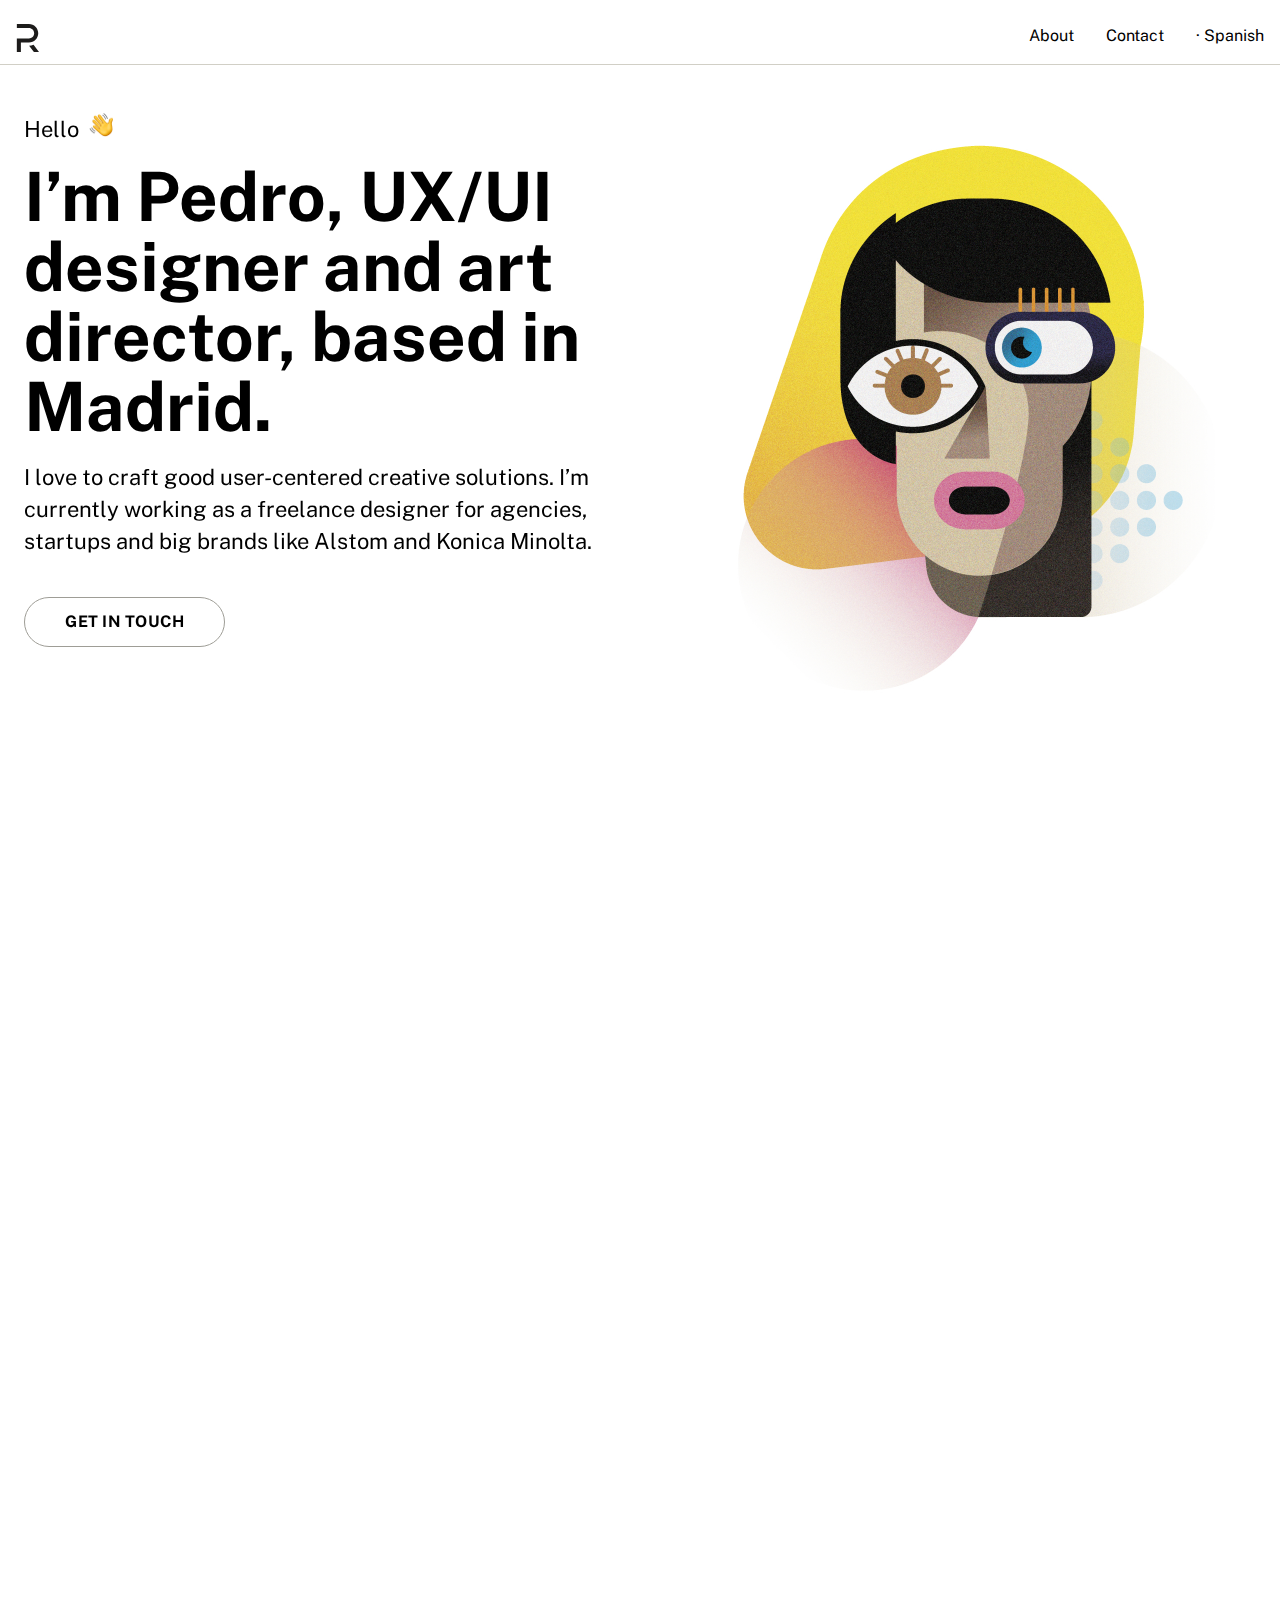
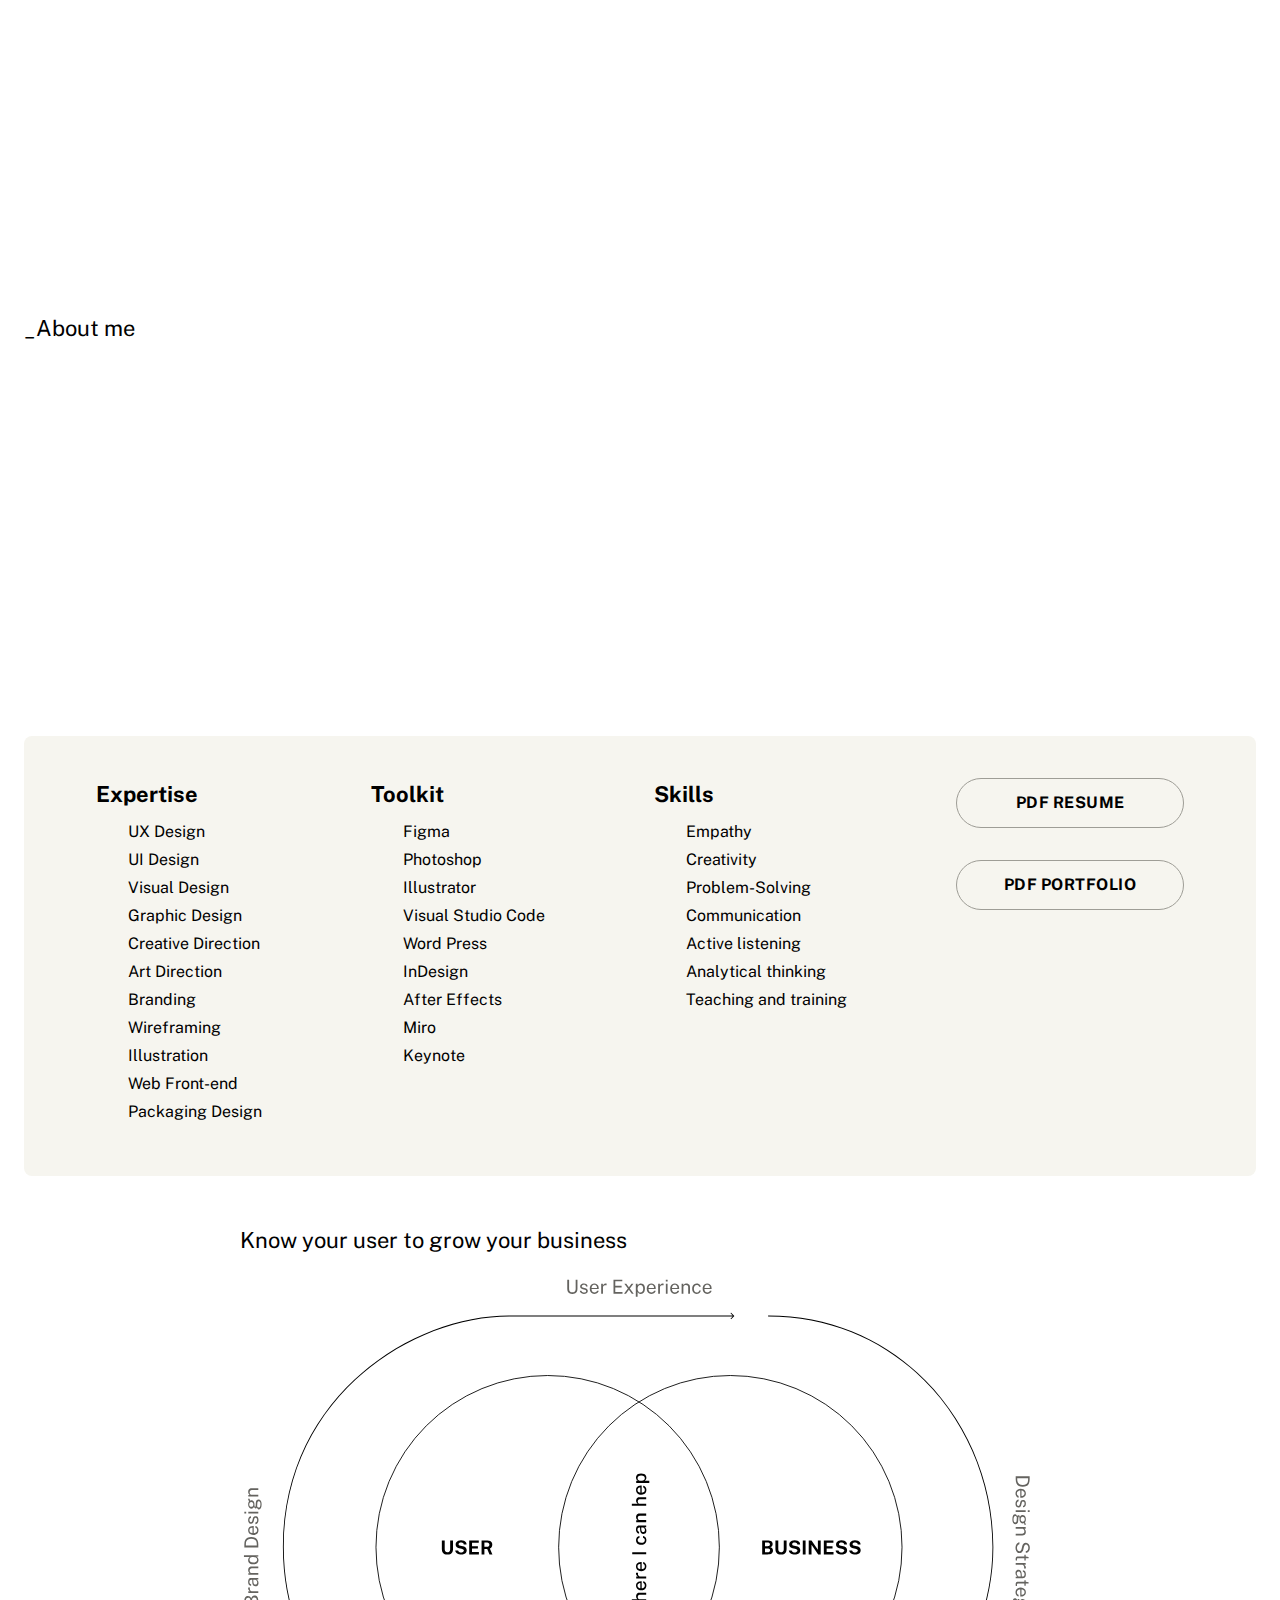
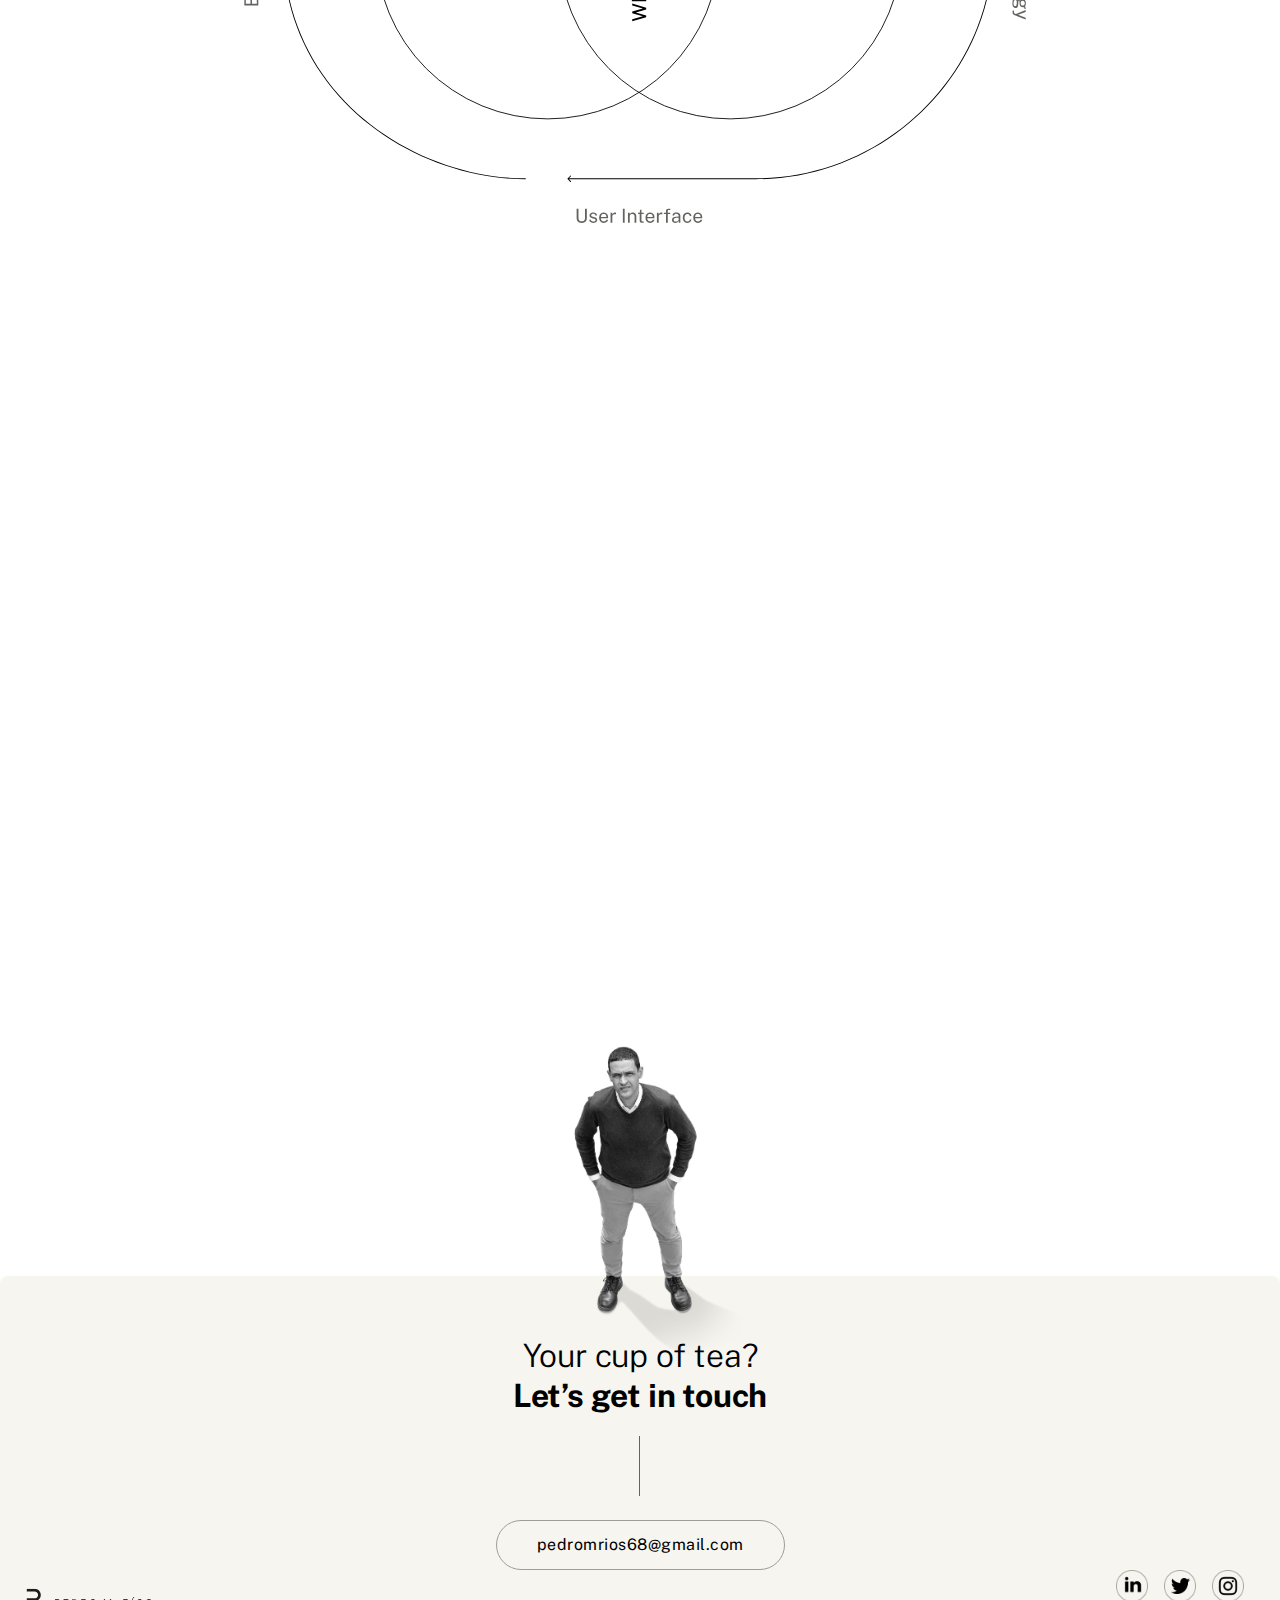
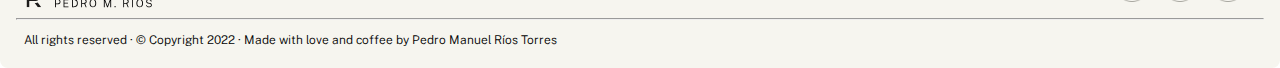
==== index.html @ 5ce6df9b "Add files via upload" ====
<!DOCTYPE html>
<html lang="en">
<head>
    <meta charset="UTF-8">
    <meta http-equiv="X-UA-Compatible" content="IE=edge">
    <meta name="viewport" content="width=device-width, initial-scale=1.0">
    <link rel="stylesheet" href="css/reset.css">
    <link rel="stylesheet" href="css/style.css">

    <link href="https://unpkg.com/aos@2.3.1/dist/aos.css" rel="stylesheet">
    <script src="https://unpkg.com/aos@2.3.1/dist/aos.js"></script>

    <title>Portfolio Pedro M. Ríos</title>
</head>
<body class="content">

    <nav class="navegacion">
     <div class="logo">
        <img src="img/PR_Logo.svg" alt="logo Pedro Ríos">
     </div>
     <div class="menubox">
       <ul class="menu">
           <li> <a href="./index.html#About_me_section">About</a></li>
           <li><a href="./index.html#foote_section">Contact</a></li>
           <li><a href="http://">· Spanish </a></li>
       </ul>
     </div>
    </nav>

 <main>
    <section class="intro">
      <div class="intro_text" data-aos="fade-right" data-aos-offset="200" data-aos-easing="ease-in-sine" data-aos-duration="600">
        <div class="Hello">
          <h4>Hello</h4>
          <img src="./img/hello_hand@2.png" alt="">
        </div>
       <h1> I’m Pedro, UX/UI designer and art director, based in Madrid.</h1>
       <h4>I love to craft good user-centered creative solutions. I’m currently working as a freelance designer for agencies, startups and big brands like Alstom and Konica Minolta.</h4>
       <button type="button">Get in touch</button>
      </div>
      <div class="intro_image" data-aos="fade-left">
        <img src="./img/Image_Hero_Home@2.jpg" alt="Ilustración Home">
     </div>
    </section>

    <section class="Projects">
        <div class="Project_Title" data-aos="fade-right">
            <h4>_Latest Projects</h4>
         </div>
         
       <div class="creamback" data-aos="flip-left" data-aos-offset="200">
        <img src="./img/TikTok@2.png" alt="Imagen TikTok">
       <div class="inside_creamback">
         <p>New name</p>
         <h3>NGOs could reach more collaborations with the right social network.</h3>
         <button onclick="window.open('http://www.youtube.com','_blank');">View case study</button>
       </div>
      </div>

     <div class="creamback" data-aos="flip-right" data-aos-offset="200">
        <img src="./img/Moodup@2.png" alt="imagen Moodup">
        <div class="inside_creamback">
         <p>Moodup</p>
         <h3>Disconnect from work, live more relaxed days and face life with strength.</h3>
         <button>View case study</button>
       </div>
     </div>

     <div class="creamback" data-aos="flip-left" data-aos-offset="200">
        <img src="./img/MDF@2.png" alt="imagen MDF">
      <div class="inside_creamback">
         <p>Moodup</p>
         <h3>Disconnect from work, live more relaxed days and face life with strength.</h3>
         <button>View case study</button>
      </div>
     </div>
    </section>

    <section class="Projects2">

        <div class="Project_Title" data-aos="fade-right">
            <h4>_Other Projects</h4>
         </div>
         
       <div class="creamback2" data-aos="flip-left" data-aos-offset="200">
        <img src="./img/image_branding@2.jpg" alt="Imagen Branding">
       <div class="inside_creamback2">
         <p>Logo & Brand Design</p>
         <h3>Some of the brands that I’ve been lucky enough to be able to create.</h3>
         <button>View works</button>
       </div>
      </div>

      <div class="creamback2" data-aos="flip-right" data-aos-offset="400">
        <img src="./img/image_editorial@2.png" alt="Imagen Editorial">
       <div class="inside_creamback2">
         <p>Editorial and Packaging Design</p>
         <h3>Some of the printed materials I’ve designed lately.</h3>
         <button>View works</button>
       </div>
      </div>
      
    </section>

    <section class="About me" id="About_me_section">

        <div class="Project_Title">
            <h4>_About me</h4>
         </div>
       <div class="About_me_text" data-aos="zoom-in" data-aos-offset="200">
         <h4>Turn ideas into functional experiences</h4>
         <h3>My design process, a perfect balance between user and business needs, has been sharpened over the last thirty years, leading creative teams and helping companies solve their problems by ideating world-class products.</h3>
          <p>I strive to produce intuitive user experiences, that help business stand out, placing people and their needs first, simplifyng complex problems, designing enjoyable products and delivering innovative ideas.</p>
        </div>

        <div class="Expertise">
          <div>
            <h4>Expertise</h4>
            <ul>
            <li>UX Design</li>
            <li>UI Design</li>
            <li>Visual Design</li>
            <li>Graphic Design</li>
            <li>Creative Direction</li>
            <li>Art Direction</li>
            <li>Branding</li>
            <li>Wireframing</li>
            <li>Illustration</li>
            <li>Web Front-end</li>
            <li>Packaging Design</li>
            </ul>
          </div>

          <div>
           <h4>Toolkit</h4>
            <ul>
              <li>Figma</li>  
              <li>Photoshop</li>
              <li>Illustrator</li>
              <li>Visual Studio Code</li>
              <li>Word Press</li>
              <li>InDesign</li>
              <li>After Effects</li>
              <li>Miro</li>
              <li>Keynote</li>
            </ul> 
          </div>

          <div>
              <h4>Skills</h4>
              <ul>
                <li>Empathy</li>
                <li> Creativity</li>
                <li>Problem-Solving</li>
                <li>Communication</li>
                <li>Active listening</li>
                <li>Analytical thinking</li>
                <li>Teaching and training</li>
              </ul> 
          </div>

          <div>
            <button>PDF Resume</button>
            <button>PDF Portfolio</button>
          </div>
           
        </div>

        <div class="About_me_text">
        <h4>Know your user to grow your business</h4>
        <img src="./img/UI Chart.svg" alt="UX Charts">
      </div>

    <div class="References"> 
      <div class="testimonials" data-aos="flip-left" data-aos-offset="200">
        <p class="parentesis">
          “
        </p>
        <h5>Pedro Ríos is a great professional and a creative with extraordinary talent, with whom we have been working for more than thirteen years and with whom we hope to continue collaborating for many more years”
        </h5>
        <div class="boss">
         <img src="./img/Img_Raquel.jpg" alt="Imagen Raquel">
        <div>
          <h6>Raquel Landín Roura</h6>
          <p>CEO & Founder of Zinkgenio</p>
        </div>
        </div>
      </div>

      <div class="testimonials" data-aos="flip-right" data-aos-offset="400">
        <p class="parentesis">
          “
        </p>
        <h5>After more than twenty years working with Pedro Ríos, I can say that he is a great professional, I highlight his attention to detail, he is meticulous, with great organizational skills, he knows how to adapt and solve problems, a committed Creative who always provides quality”
        </h5>

        <div class="boss">
          <img src="./img/Img_Juan.jpg" alt="Imagen Juan C">
         <div>
           <h6>Juan Carlos Cuervo</h6>
           <p>Director at Creartelia</p>
         </div>
        </div>
      </div>
    </div>

      <div class="clients" data-aos="fade-up" q >
        <p>I'm currently colaborating with:</p>
        <div class="logos">
          <img src="./img/Alstom.png" alt="Logo Alstom">
          <img src="./img/creartelia.png" alt="Logo Creartelia">
          <img src="./img/IRVIA.png" alt="Logo Irvia">
          <img src="./img/Konica-Minolta.png" alt="Logo Konica Minolta">
          <img src="./img/Scadi.png" alt="Logo Scadi">
          <img src="./img/zinkgenio.png" alt="Logo Zinkgenio">
        </div>
      </div>

    </section>

  </main>

<footer class="footer" id="foote_section">
  <img src="./img/Image_Pedro_Footer.png" alt="">
<div class="footer_back">
  <h3 class="light">Your cup of tea?</h3>
  <h3>Let’s get in touch</h3>
   <div class="line">
   </div>
 <div class="button_center">
  <button>pedromrios68@gmail.com</button>
</div>
<div class="logo_footer">
  <div>
  <img src="./img/Logo_Pedro_2.svg" alt="Logotipo Pedro Ríos">
</div>
  <div class="social">
    <div class="linkedin"></div>
    <div class="twitter"></div>
    <div class="instagram"></div>
  </div>
</div>
<hr>
<p class="small">All rights reserved · © Copyright 2022 · Made with love and coffee by Pedro Manuel Ríos Torres</p>
</div>

</footer>

<script>
  AOS.init();
</script>

</body>
</html>
---- css/style.css ----
@font-face {
    font-family: 'Public-Sans-Regular';
    src: url('../fonts/PublicSans-Regular.ttf');
  }
  @font-face {
    font-family: 'Public-Sans-italic';
    src: url('../fonts/PublicSans-Italic.ttf');
  }
  @font-face {
    font-family: 'Public-Sans-Bold';
    src: url('../fonts/PublicSans-Bold.ttf');
  }
  @font-face {
    font-family: 'Public-Sans-Bold-italic';
    src: url('../fonts/PublicSans-BoldItalic.ttf');
  }
  @font-face {
    font-family: 'PublicSans-Light';
    src: url('../fonts/PublicSans-Light.ttf');
  }
  @font-face {
    font-family: 'PublicSans-LightItalic';
    src: url('../fonts/PublicSans-LightItalic.ttf');
  }




/* Textos */
p {
    font-family: 'Public-Sans-Regular', sans-serif;
    font-size: 16px;
    line-height: 24px;
    font-weight: 300;
    margin-bottom: 16px;
    margin-top: 16px;
}
h1 {
    font-family: 'Public-Sans-Bold', sans-serif;
    font-size: 68px;
    line-height: 70px;
    margin-bottom: 20px;
}
h2 {
    font-family: 'Public-Sans-Regular', sans-serif;
    font-size: 40px;
    line-height: 74px;
}
h3 {
    font-family: 'Public-Sans-Bold', sans-serif;
    font-size: 32px;
    line-height: 40px;
    letter-spacing: -0.2px;
}
h4 {
    font-family: 'Public-Sans-Regular', sans-serif;
    font-size: 22px;
    line-height: 32px;
    margin-bottom: 16px;
}
h5 {
    font-family: 'PublicSans-LightItalic', sans-serif;
    font-size: 18px;
    line-height: 28px;
    margin-bottom: 32px;
}
h6 {
    font-family: 'Public-Sans-Bold', sans-serif;
    font-size: 20px;
    line-height:30px;
}
p.parentesis {
    font-family: 'PublicSans-LightItalic', sans-serif;
    font-size: 162px;
    line-height: 0px;
    margin-top: 68px;
}
li {
    font-family: 'Public-Sans-Regular', sans-serif;
    font-size: 16px;
    line-height: 24px;
    font-weight: 300;
    margin-bottom: 16px;
    margin-left: 32px;
}
.Expertise h4 {
    font-family: 'Public-Sans-Bold', sans-serif;
    font-size: 22px;
    line-height: 32px;
    margin-bottom: 16px;
}
.Expertise li {
    font-family: 'Public-Sans-Regular', sans-serif;
    font-size: 16px;
    line-height: 12px;
    font-weight: 300;
    margin-bottom: 16px;
}
.boss p {
    margin: 0px;
}
.boss h6 {
    margin-top: 8px;
}
.light {
    font-family: 'PublicSans-Light', sans-serif;
}
.small {
    font-size: 12px;
    text-align: left;
    margin: 0px 0px 0px 24px;
    font-family: 'PublicSans-Light', sans-serif;
}
/* Textos */
.logo {
    margin-left: 16px;
}
.menu {
    display: inline-flex;
}
.menubox{
    margin-right: 16px;
}
a {
    color: #000000;
    text-decoration: none;
}
a:hover {
    text-decoration: underline;
}
.intro {
    display: flex;
    margin-top: 48px;
    margin-bottom: 98px;
}

.intro_image img {
    width: 600px;
    
}
.intro_text {
    padding-right: 60px;
    margin-left: 24px;
}
.navegacion {
    display: flex;
    justify-content: space-between;
    margin: 24px 0px 0px 0px;
    border-bottom: 1px solid #d1cfc6;
}
.Hello {
    display: flex;
}
.Hello img {
    width: 24px;
    height: 24px;
    margin-left: 10px;
}
.content {
    max-width: 1368px;
    margin: auto;
}

.Project_Title{
    margin-left: 24px;
    margin-top: 56px;
}

.creamback {
     background-color: #F6F5EF;
     max-width: 1360px;
     height: 600px;
     display: flex;
     align-content: space-between;
     align-items: center;
     margin: 24px;
     border-radius: 8px;
}
.creamback img{
    width: 603px;
    height: auto;
    border-radius: 8px 0 0 8px;
}

.inside_creamback {
    width: 400px; 
    margin-left: 8%;
}

.creamback2 {
    background-color: #F6F5EF;
    max-width: 602px;
    height: 600px;
    display: inline-block;
    margin: 24px 0 0 24px;
    border-radius: 8px;
}
.creamback2 img{
    width: 602px;
    height: auto;
    border-radius: 8px 8px 0 0;
}
.inside_creamback2 {
    width: 400px; 
    margin: auto;
    margin-top: 30px;
}
.About_me_text {
    width: 800px; 
    margin: 32px auto 0px auto; 
}

.creamback button {
    border: 1px solid #9E9D96;
    padding: 24px 40px;
    font-size: 16px;
    line-height: 0px;
    font-family: 'Public-Sans-Bold', sans-serif;
    color: #000000;
    margin-top: 24px;
    border-radius: 100px;
    cursor: pointer;
    text-transform: uppercase;
    letter-spacing: 0.5px;
    background-color: #F6F5EF;
    transition-duration: 0.4s;
}
.creamback button:hover {
    border: 1px solid #64635F;
    padding: 24px 40px;
    font-size: 16px;
    line-height: 0px;
    font-family: 'Public-Sans-Bold', sans-serif;
    color: #F6F5EF;
    margin-top: 24px;
    border-radius: 100px;
    cursor: pointer;
    text-transform: uppercase;
    letter-spacing: 0.5px;
    background-color: #64635F;
    transition-duration: 0.4s;
}
.creamback2 button,
.Expertise button {
    border: 1px solid #9E9D96;
    padding: 24px 40px;
    font-size: 16px;
    line-height: 0px;
    font-family: 'Public-Sans-Bold', sans-serif;
    color: #000000;
    margin-top: 24px;
    border-radius: 100px;
    cursor: pointer;
    text-transform: uppercase;
    letter-spacing: 0.5px;
    background-color: #F6F5EF;
    transition-duration: 0.4s;
}
.creamback2 button:hover,
.Expertise button:hover {
    border: 1px solid #64635F;
    padding: 24px 40px;
    font-size: 16px;
    line-height: 0px;
    font-family: 'Public-Sans-Bold', sans-serif;
    color: #F6F5EF;
    margin-top: 24px;
    border-radius: 100px;
    cursor: pointer;
    text-transform: uppercase;
    letter-spacing: 0.5px;
    background-color: #64635F;
    transition-duration: 0.4s;
}

.Expertise button {
    display: block;
    width: 228px;
    margin-top: 0px;
    margin-bottom: 32px;
}
.Expertise button:hover {
    display: block;
    width: 228px;
    margin-top: 0px;
    margin-bottom: 32px;
}
.intro button {
    border: 1px solid #9E9D96;
    padding: 24px 40px;
    font-size: 16px;
    line-height: 0px;
    font-family: 'Public-Sans-Bold', sans-serif;
    color: #000000;
    margin-top: 24px;
    border-radius: 100px;
    cursor: pointer;
    text-transform: uppercase;
    letter-spacing: 0.5px;
    background-color: #ffffff;
    transition-duration: 0.4s;
}
.intro button:hover {
    border: 1px solid #64635F;
    padding: 24px 40px;
    font-size: 16px;
    line-height: 0px;
    font-family: 'Public-Sans-Bold', sans-serif;
    color: #F6F5EF;
    margin-top: 24px;
    border-radius: 100px;
    cursor: pointer;
    text-transform: uppercase;
    letter-spacing: 0.5px;
    background-color: #64635F;
    transition-duration: 0.4s;
}
.References {
    width: 968px;
    margin: 38px auto 88px auto;
}

.testimonials {
    background-color: #ffffff;
    max-width: 392px;
    display: inline-block;
    margin: 24px 0 0 24px;
    padding: 32px;
    box-shadow: 0px 4px 10px 0px #d8d8d8;
    border-radius: 8px;
}
.boss {
    display: flex;
}
.boss img {
    width: 72px;
    height: 72px;
    margin-right: 16px;
}
.Expertise {
    background-color: #F6F5EF;
    display: flex;
    justify-content: space-between;
    margin: 48px 24px;
    padding: 42px 72px;
    border-radius: 8px;
}

.clients {
    width: 968px; 
    margin: 32px auto 68px auto; 
}
.logos img {
    width: 124px;
   
}
.logos {
    display: flex;
    justify-content: space-between;
    align-items: baseline;
}
.footer {
    text-align: center;
}
.footer img {
    width: 248px;
    height: auto;
    margin-bottom: -104px;
}
.line {
    height: 60px;
    border-left: 1px solid #64635F;
    width: 1px;
    margin: 20px auto 0px auto;
}
.footer_back {
 background-color: #F6F5EF;
 width: 100%;
 border-radius: 8px;
 padding-top: 60px;
 padding-bottom: 16px;
}
.footer button {
    border: 1px solid #9E9D96;
    padding: 24px 40px;
    font-size: 16px;
    line-height: 0px;
    font-family: 'Public-Sans-Regular', sans-serif;
    color: #000000;
    margin-top: 24px;
    border-radius: 100px;
    cursor: pointer;
    letter-spacing: 0.5px;
    background-color: #F6F5EF;
    transition-duration: 0.4s;
}
.footer button:hover {
    border: 1px solid #64635F;
    padding: 24px 40px;
    font-size: 16px;
    line-height: 0px;
    font-family: 'Public-Sans-Regular', sans-serif;
    color: #F6F5EF;
    margin-top: 24px;
    border-radius: 100px;
    cursor: pointer;
    letter-spacing: 0.5px;
    background-color: #64635F;
    transition-duration: 0.4s;
}
.button_center {
    margin: auto;
}
.logo_footer {
    display: flex;
    justify-content: space-between;
    height: 40px;
    align-items: baseline;
}
.logo_footer img {
    width: 164px;
    height: 30px;
    margin: 0px 0px 0px 8px;
}
.social img {
    width: 30px;
    margin: 0px 0px 0px 16px;
}
.footer hr {
    margin-left: 16px;
    margin-right: 16px;
}
.social {
    margin: 0px 20px;
    display: flex;
}
.linkedin {
    padding: 24px;
    background-image: url(../img/Linkedin_A.png);
    background-repeat: no-repeat;
    background-size: 32px;
    cursor: pointer;
    transition-duration: 0.4s;
}
.linkedin:hover {
    padding: 24px;
    background-image: url(../img/Linkedin_B.png);
    background-repeat: no-repeat;
    cursor: pointer;
    transition-duration: 0.4s;
}
.twitter {
    padding: 24px;
    background-image: url(../img/Twitter_A.png);
    background-repeat: no-repeat;
    background-size: 32px;
    cursor: pointer;
    transition-duration: 0.4s;
}
.twitter:hover {
    padding: 24px;
    background-image: url(../img/Twitter_B.png);
    background-repeat: no-repeat;
    cursor: pointer;
    transition-duration: 0.4s;
}
.instagram {
    padding: 24px;
    background-image: url(../img/instagram_A.png);
    background-repeat: no-repeat;
    background-size: 32px;
    cursor: pointer;
    transition-duration: 0.4s;
}
.instagram:hover {
    padding: 24px;
    background-image: url(../img/instagram_B.png);
    background-repeat: no-repeat;
    cursor: pointer;
    transition-duration: 0.4s;
}

@media only screen and (max-device-width: 480px) {

 .content {
     max-width: 386px;
     margin: auto;
    }

}
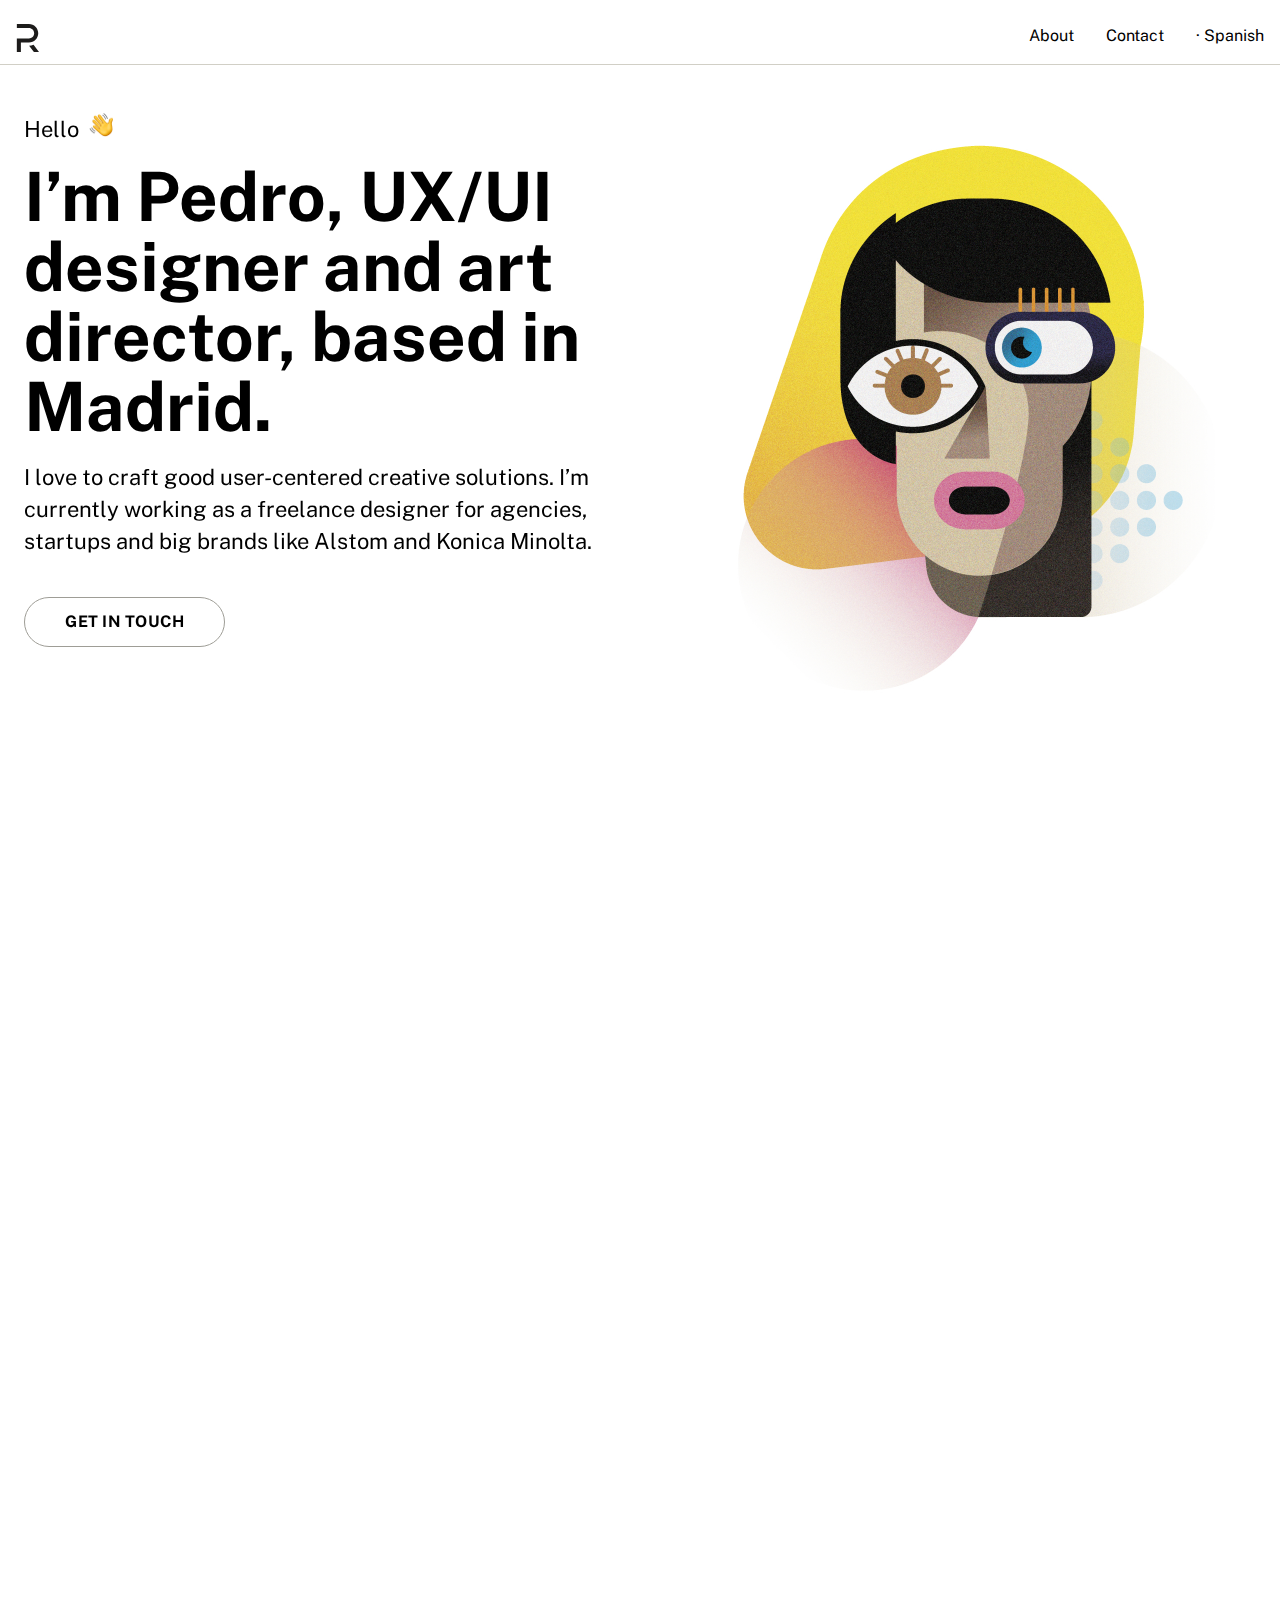
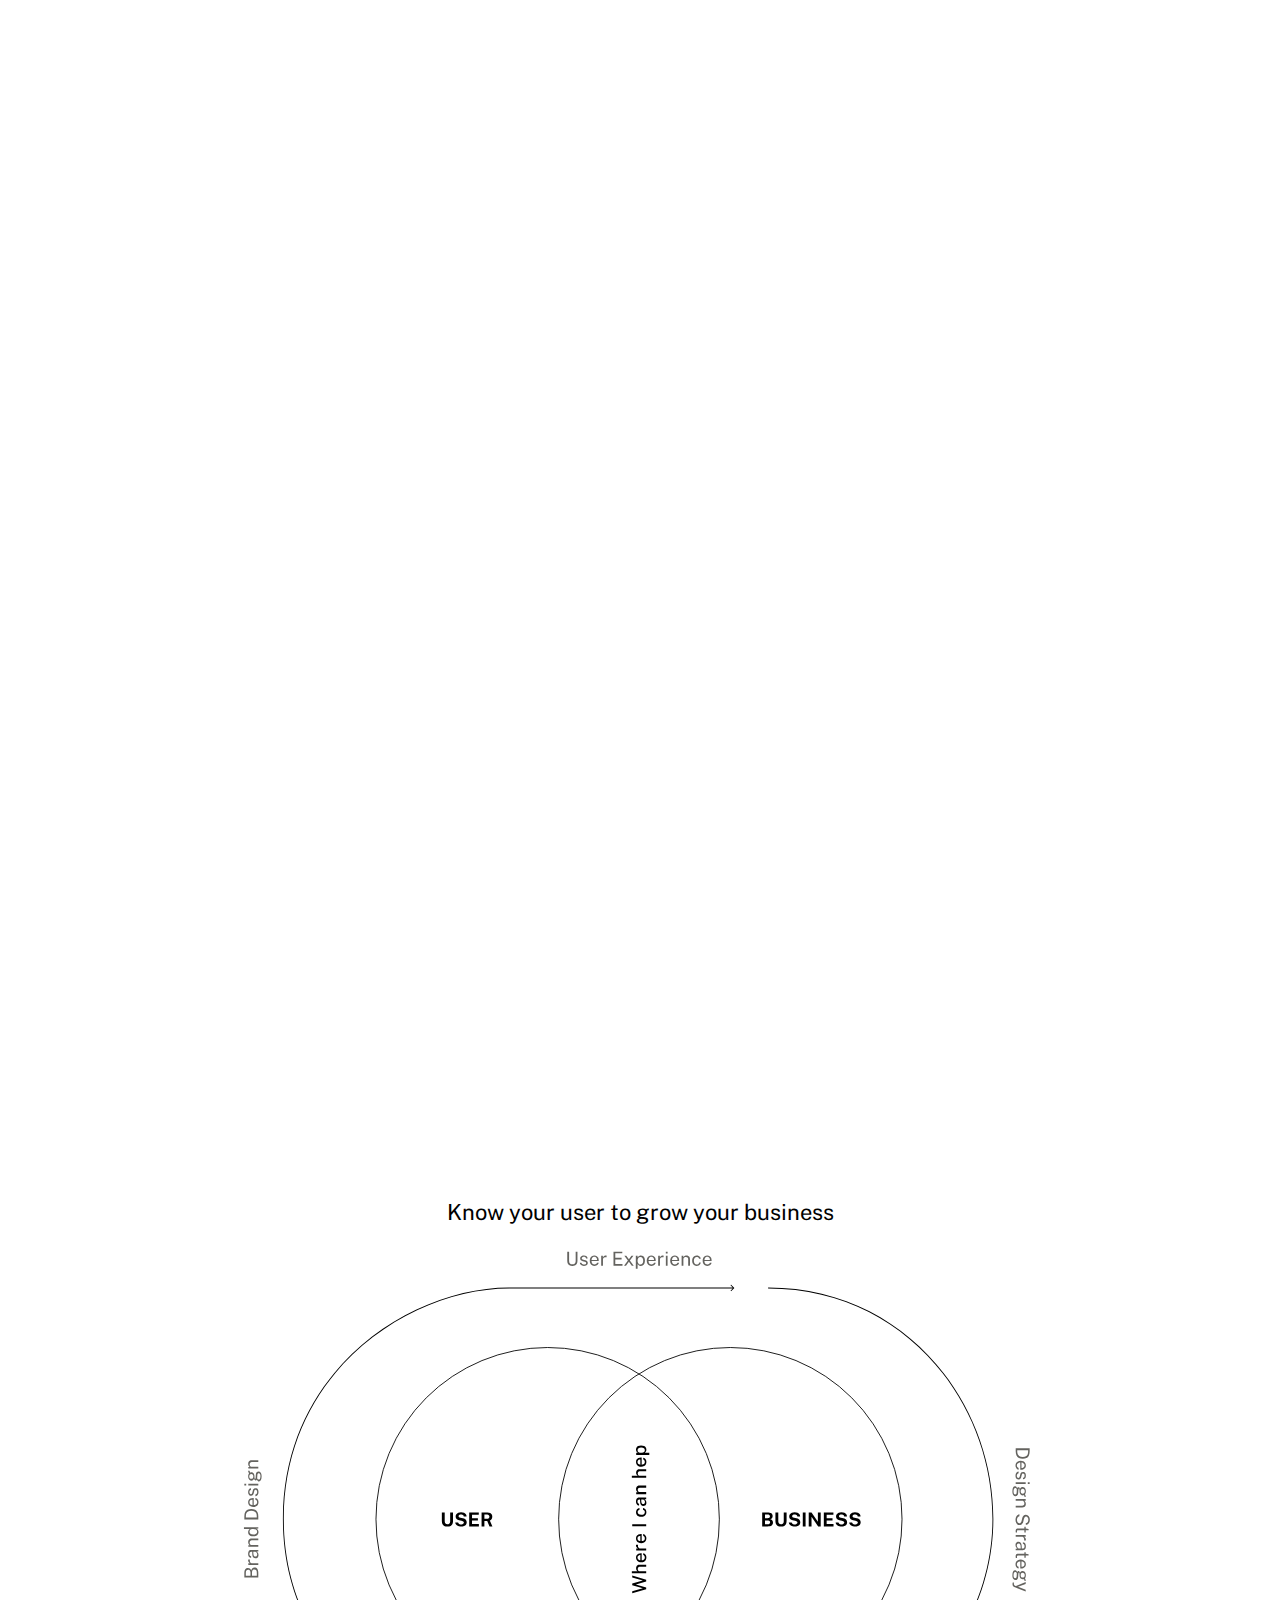
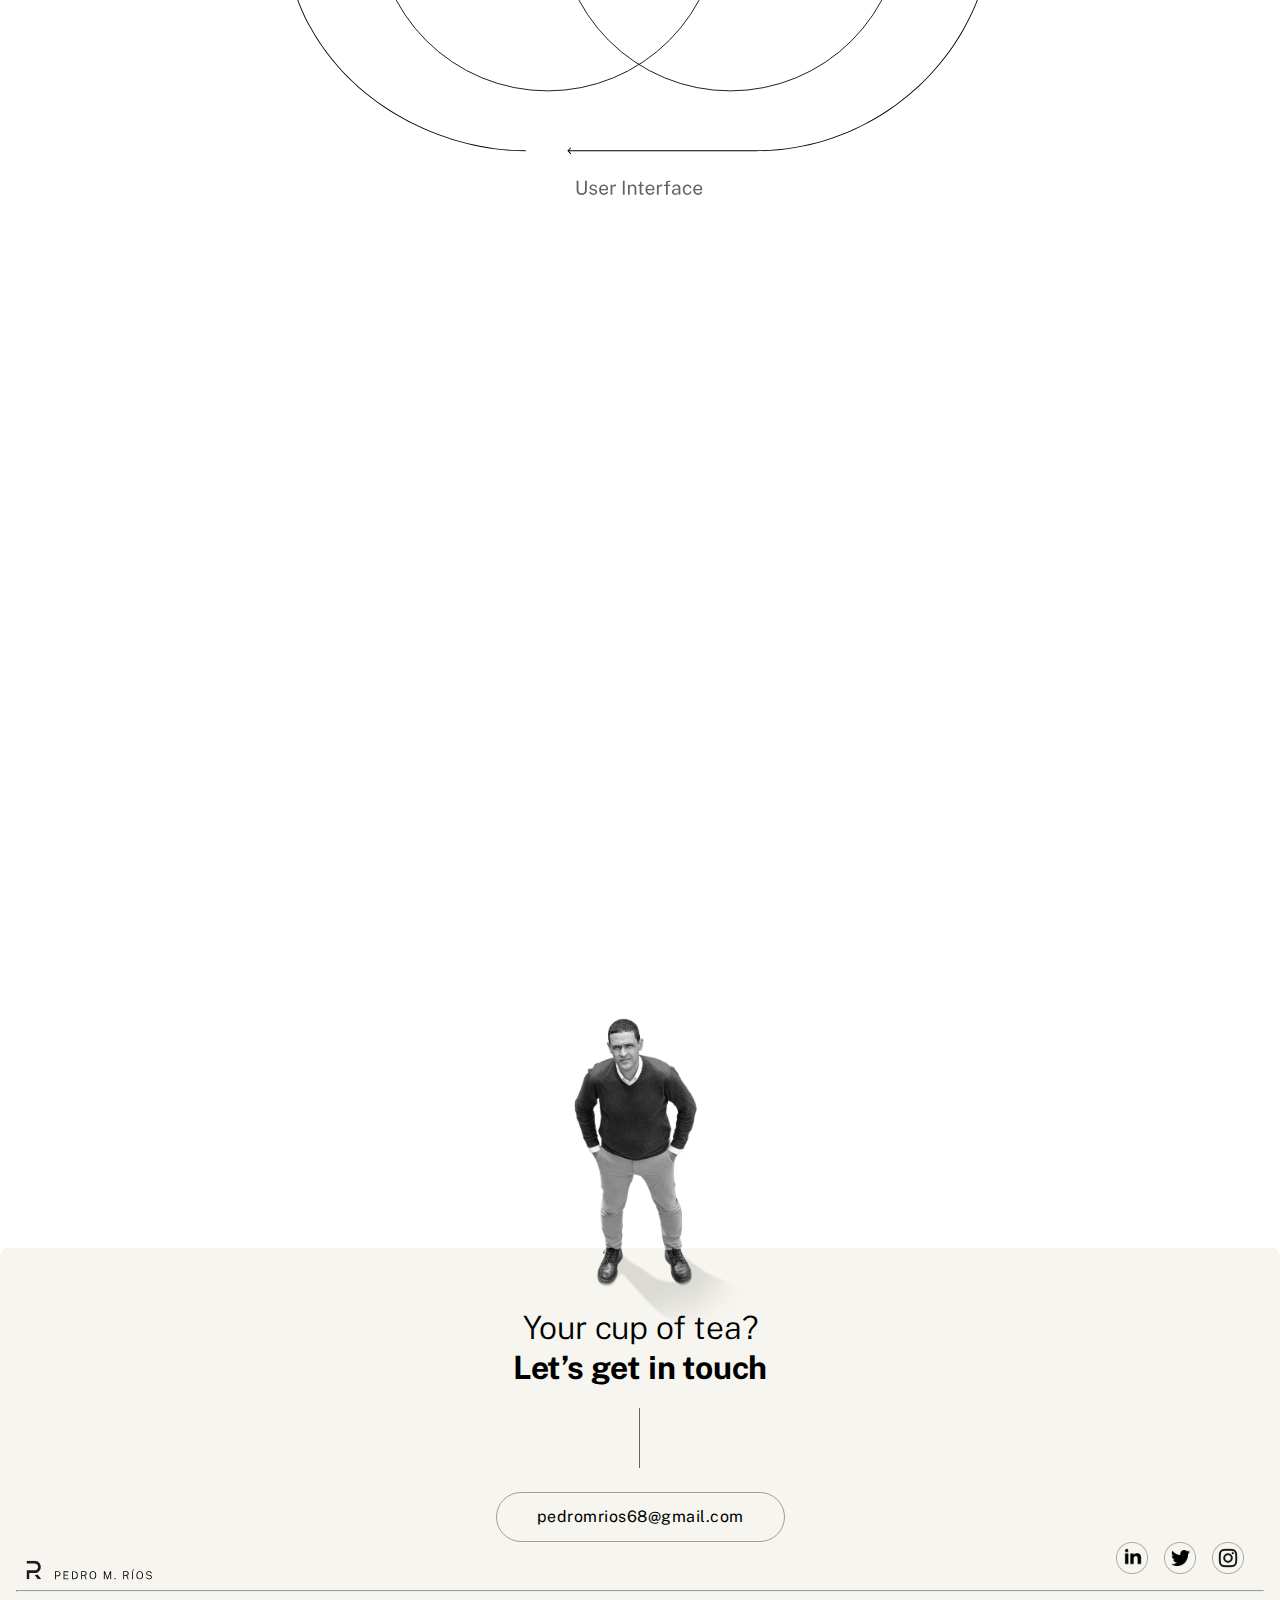
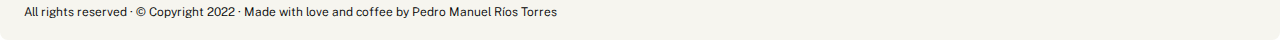
==== commit 25efe9ef: "Add files via upload" ====
--- a/index.html
+++ b/index.html
@@ -29,7 +29,7 @@
 
  <main>
     <section class="intro">
-      <div class="intro_text" data-aos="fade-right" data-aos-offset="200" data-aos-easing="ease-in-sine" data-aos-duration="600">
+      <div class="intro_text" data-aos="fade">
         <div class="Hello">
           <h4>Hello</h4>
           <img src="./img/hello_hand@2.png" alt="">
@@ -38,17 +38,17 @@
        <h4>I love to craft good user-centered creative solutions. I’m currently working as a freelance designer for agencies, startups and big brands like Alstom and Konica Minolta.</h4>
        <button type="button">Get in touch</button>
       </div>
-      <div class="intro_image" data-aos="fade-left">
+      <div class="intro_image" data-aos="fade">
         <img src="./img/Image_Hero_Home@2.jpg" alt="Ilustración Home">
      </div>
     </section>
 
     <section class="Projects">
-        <div class="Project_Title" data-aos="fade-right">
+        <div class="Project_Title" data-aos="fade">
             <h4>_Latest Projects</h4>
          </div>
          
-       <div class="creamback" data-aos="flip-left" data-aos-offset="200">
+       <div class="creamback" data-aos="fade">
         <img src="./img/TikTok@2.png" alt="Imagen TikTok">
        <div class="inside_creamback">
          <p>New name</p>
@@ -57,7 +57,7 @@
        </div>
       </div>
 
-     <div class="creamback" data-aos="flip-right" data-aos-offset="200">
+     <div class="creamback" data-aos="fade">
         <img src="./img/Moodup@2.png" alt="imagen Moodup">
         <div class="inside_creamback">
          <p>Moodup</p>
@@ -66,7 +66,7 @@
        </div>
      </div>
 
-     <div class="creamback" data-aos="flip-left" data-aos-offset="200">
+     <div class="creamback" data-aos="fade">
         <img src="./img/MDF@2.png" alt="imagen MDF">
       <div class="inside_creamback">
          <p>Moodup</p>
@@ -78,11 +78,11 @@
 
     <section class="Projects2">
 
-        <div class="Project_Title" data-aos="fade-right">
+        <div class="Project_Title" data-aos="fade">
             <h4>_Other Projects</h4>
          </div>
          
-       <div class="creamback2" data-aos="flip-left" data-aos-offset="200">
+       <div class="creamback2" data-aos="fade">
         <img src="./img/image_branding@2.jpg" alt="Imagen Branding">
        <div class="inside_creamback2">
          <p>Logo & Brand Design</p>
@@ -91,7 +91,7 @@
        </div>
       </div>
 
-      <div class="creamback2" data-aos="flip-right" data-aos-offset="400">
+      <div class="creamback2" data-aos="fade" data-aos-offset="400">
         <img src="./img/image_editorial@2.png" alt="Imagen Editorial">
        <div class="inside_creamback2">
          <p>Editorial and Packaging Design</p>
@@ -104,16 +104,16 @@
 
     <section class="About me" id="About_me_section">
 
-        <div class="Project_Title">
+        <div class="Project_Title" data-aos="fade">
             <h4>_About me</h4>
          </div>
-       <div class="About_me_text" data-aos="zoom-in" data-aos-offset="200">
+       <div class="About_me_text" data-aos="fade">
          <h4>Turn ideas into functional experiences</h4>
          <h3>My design process, a perfect balance between user and business needs, has been sharpened over the last thirty years, leading creative teams and helping companies solve their problems by ideating world-class products.</h3>
           <p>I strive to produce intuitive user experiences, that help business stand out, placing people and their needs first, simplifyng complex problems, designing enjoyable products and delivering innovative ideas.</p>
         </div>
 
-        <div class="Expertise">
+        <div class="Expertise"  data-aos="fade">
           <div>
             <h4>Expertise</h4>
             <ul>
@@ -124,7 +124,6 @@
             <li>Creative Direction</li>
             <li>Art Direction</li>
             <li>Branding</li>
-            <li>Wireframing</li>
             <li>Illustration</li>
             <li>Web Front-end</li>
             <li>Packaging Design</li>
@@ -150,7 +149,7 @@
               <h4>Skills</h4>
               <ul>
                 <li>Empathy</li>
-                <li> Creativity</li>
+                <li>Creativity</li>
                 <li>Problem-Solving</li>
                 <li>Communication</li>
                 <li>Active listening</li>
@@ -167,12 +166,12 @@
         </div>
 
         <div class="About_me_text">
-        <h4>Know your user to grow your business</h4>
+        <h4 class="center_text">Know your user to grow your business</h4>
         <img src="./img/UI Chart.svg" alt="UX Charts">
       </div>
 
     <div class="References"> 
-      <div class="testimonials" data-aos="flip-left" data-aos-offset="200">
+      <div class="testimonials" data-aos="fade">
         <p class="parentesis">
           “
         </p>
@@ -187,7 +186,7 @@
         </div>
       </div>
 
-      <div class="testimonials" data-aos="flip-right" data-aos-offset="400">
+      <div class="testimonials" data-aos="fade" data-aos-offset="400">
         <p class="parentesis">
           “
         </p>
--- a/css/style.css
+++ b/css/style.css
@@ -161,7 +161,9 @@
     max-width: 1368px;
     margin: auto;
 }
-
+.center_text {
+    text-align: center;
+}
 .Project_Title{
     margin-left: 24px;
     margin-top: 56px;
